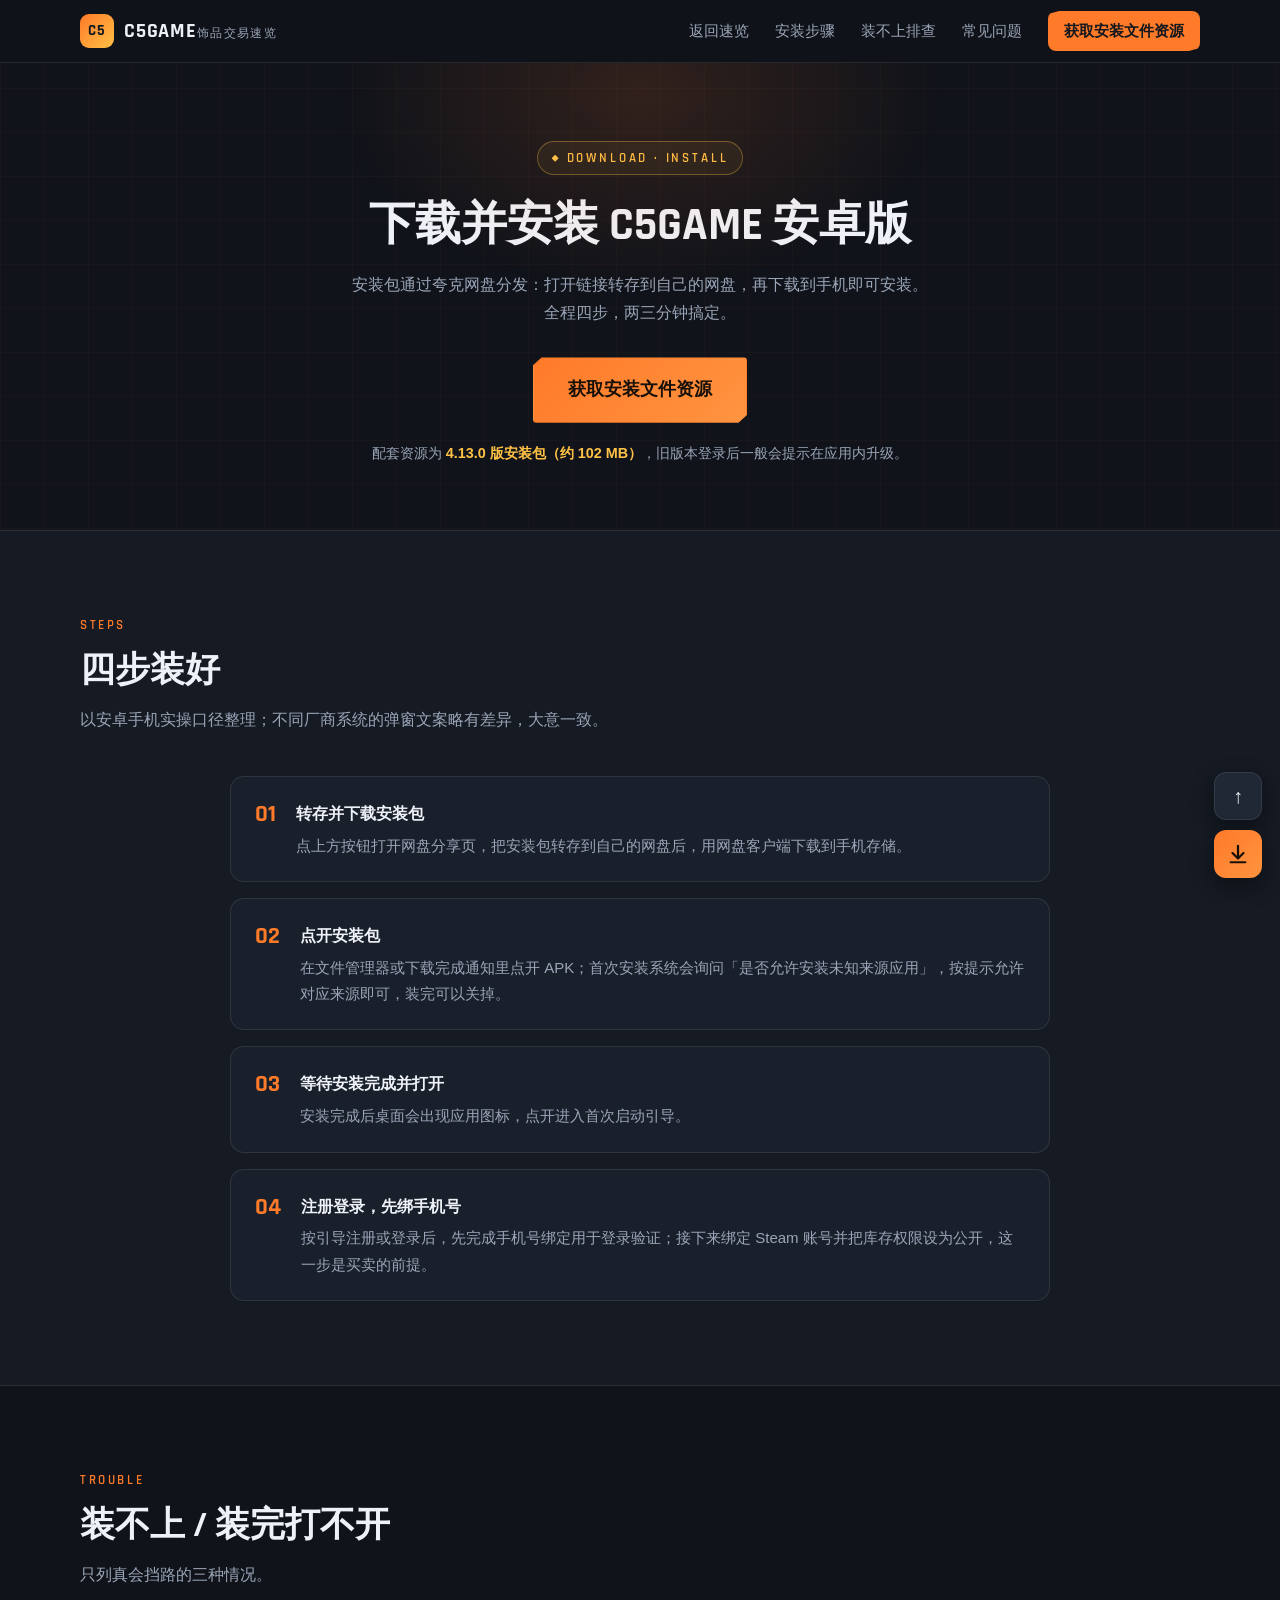
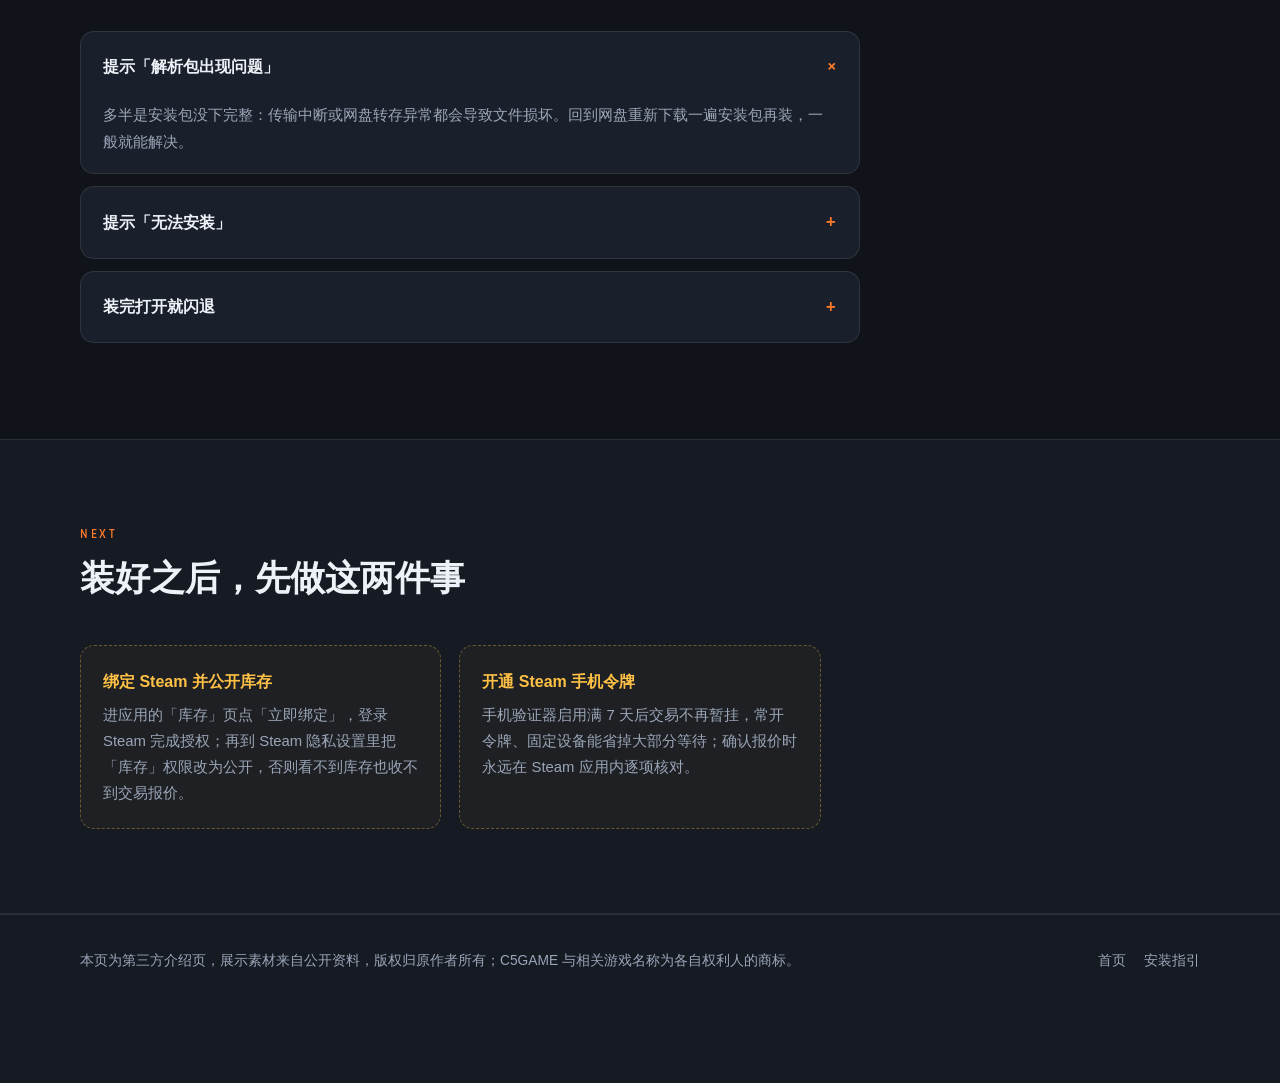
==== download.html @ ba773a1c "update" ====
<!DOCTYPE html>
<html lang="zh-CN">
<head>
<meta charset="UTF-8">
<meta name="viewport" content="width=device-width, initial-scale=1.0">
<title>C5GAME 安卓版下载与安装步骤：从网盘转存到打开 App</title>
<meta name="description" content="C5GAME 安卓端的安装指引：安装包从哪里取、未知来源授权怎么点、首次登录先做什么，装不上或打不开时的三条排查思路，以及装好后的 Steam 绑定提醒。">
<meta name="keywords" content="c5game下载,c5game安装,CS2饰品App安装教程">
<link rel="icon" href="data:image/svg+xml,%3Csvg xmlns='http://www.w3.org/2000/svg' viewBox='0 0 64 64'%3E%3Crect width='64' height='64' rx='14' fill='%23ff7a29'/%3E%3Ctext x='32' y='43' font-family='Arial,sans-serif' font-size='28' font-weight='700' fill='%2314181f' text-anchor='middle'%3EC5%3C/text%3E%3C/svg%3E">
<link rel="preconnect" href="https://fonts.googleapis.com">
<link rel="preconnect" href="https://fonts.gstatic.com" crossorigin>
<link href="https://fonts.googleapis.com/css2?family=Rajdhani:wght@500;600;700&display=swap" rel="stylesheet">
<link rel="stylesheet" href="assets/css/style.css">
</head>
<body>

<header class="topbar">
  <div class="wrap topbar-in">
    <a class="brand" href="index.html">
      <span class="brand-mark">C5</span>
      <span>C5GAME<small>饰品交易速览</small></span>
    </a>
    <button class="nav-toggle" id="navToggle" aria-label="展开导航" aria-expanded="false"><span></span></button>
    <nav class="nav" id="siteNav">
      <a href="index.html">返回速览</a>
      <a href="#steps">安装步骤</a>
      <a href="#trouble">装不上排查</a>
      <a href="#faq">常见问题</a>
      <a class="nav-cta" data-link="download" href="#">获取安装文件资源</a>
    </nav>
  </div>
</header>

<main>

<!-- 首屏下载入口 -->
<section class="dl-hero">
  <div class="wrap">
    <span class="hero-kicker">Download · Install</span>
    <h1>下载并安装 C5GAME 安卓版</h1>
    <p class="lead">安装包通过夸克网盘分发：打开链接转存到自己的网盘，再下载到手机即可安装。全程四步，两三分钟搞定。</p>
    <div class="hero-cta">
      <a class="btn btn-primary btn-lg" data-link="download" href="#">获取安装文件资源</a>
    </div>
    <p class="dl-note">配套资源为 <b>4.13.0 版安装包（约 102 MB）</b>，旧版本登录后一般会提示在应用内升级。</p>
  </div>
</section>

<!-- 安装步骤 -->
<section class="section section-alt" id="steps">
  <div class="wrap">
    <div class="sec-head reveal">
      <div class="sec-kicker">Steps</div>
      <h2>四步装好</h2>
      <p>以安卓手机实操口径整理；不同厂商系统的弹窗文案略有差异，大意一致。</p>
    </div>
    <div class="steps">
      <div class="step reveal">
        <div><b>转存并下载安装包</b><p>点上方按钮打开网盘分享页，把安装包转存到自己的网盘后，用网盘客户端下载到手机存储。</p></div>
      </div>
      <div class="step reveal">
        <div><b>点开安装包</b><p>在文件管理器或下载完成通知里点开 APK；首次安装系统会询问「是否允许安装未知来源应用」，按提示允许对应来源即可，装完可以关掉。</p></div>
      </div>
      <div class="step reveal">
        <div><b>等待安装完成并打开</b><p>安装完成后桌面会出现应用图标，点开进入首次启动引导。</p></div>
      </div>
      <div class="step reveal">
        <div><b>注册登录，先绑手机号</b><p>按引导注册或登录后，先完成手机号绑定用于登录验证；接下来绑定 Steam 账号并把库存权限设为公开，这一步是买卖的前提。</p></div>
      </div>
    </div>
  </div>
</section>

<!-- 装不上排查 -->
<section class="section" id="trouble">
  <div class="wrap">
    <div class="sec-head reveal">
      <div class="sec-kicker">Trouble</div>
      <h2>装不上 / 装完打不开</h2>
      <p>只列真会挡路的三种情况。</p>
    </div>
    <div class="faq">
      <details class="faq-item" open>
        <summary>提示「解析包出现问题」</summary>
        <div class="faq-body">多半是安装包没下完整：传输中断或网盘转存异常都会导致文件损坏。回到网盘重新下载一遍安装包再装，一般就能解决。</div>
      </details>
      <details class="faq-item">
        <summary>提示「无法安装」</summary>
        <div class="faq-body">先看剩余存储空间，清出至少 2 GB 再试；系统版本过旧的设备也可能装不上，只能换设备。另外如果手机里已有别的渠道装的同名应用且签名不同，先卸载旧版再装（卸载前确认没有在途订单）。</div>
      </details>
      <details class="faq-item">
        <summary>装完打开就闪退</summary>
        <div class="faq-body">关掉后台应用释放内存后重试；仍然闪退多半是系统兼容问题，把现象反馈给应用内人工客服（每日 10:00–24:00 在线）处理。</div>
      </details>
    </div>
  </div>
</section>

<!-- 装好之后 -->
<section class="section section-alt" id="faq">
  <div class="wrap">
    <div class="sec-head reveal">
      <div class="sec-kicker">Next</div>
      <h2>装好之后，先做这两件事</h2>
    </div>
    <div class="safety">
      <div class="safety-item reveal"><b>绑定 Steam 并公开库存</b><p>进应用的「库存」页点「立即绑定」，登录 Steam 完成授权；再到 Steam 隐私设置里把「库存」权限改为公开，否则看不到库存也收不到交易报价。</p></div>
      <div class="safety-item reveal"><b>开通 Steam 手机令牌</b><p>手机验证器启用满 7 天后交易不再暂挂，常开令牌、固定设备能省掉大部分等待；确认报价时永远在 Steam 应用内逐项核对。</p></div>
    </div>
  </div>
</section>

</main>

<footer>
  <div class="wrap foot-in">
    <div>本页为第三方介绍页，展示素材来自公开资料，版权归原作者所有；C5GAME 与相关游戏名称为各自权利人的商标。</div>
    <div class="foot-links">
      <a href="index.html">首页</a>
      <a href="download.html">安装指引</a>
    </div>
  </div>
</footer>

<div class="float-btns">
  <button class="fbtn" id="backTop" aria-label="返回顶部">↑</button>
  <a class="fbtn fbtn-dl" data-link="download" href="#" aria-label="获取安装文件资源" title="获取安装文件资源">
    <svg viewBox="0 0 24 24" fill="none" stroke="currentColor" stroke-width="2.4" stroke-linecap="round" stroke-linejoin="round"><path d="M12 3v12"/><path d="M6 11l6 6 6-6"/><path d="M4 21h16"/></svg>
  </a>
</div>

<script src="assets/js/links.js"></script>
<script src="assets/js/main.js"></script>
</body>
</html>
---- assets/css/style.css ----
/* =========================================================
   C5GAME 速览站 · 深色电竞集市风（石墨底 × 信号橙）
   ========================================================= */
:root {
  --bg: #10131a;
  --bg-soft: #151a23;
  --panel: #1a202b;
  --panel-2: #202836;
  --line: rgba(255, 255, 255, 0.09);
  --accent: #ff7a29;
  --accent-2: #ffc145;
  --accent-dim: rgba(255, 122, 41, 0.14);
  --text: #eef1f7;
  --muted: #9aa5b7;
  --radius: 14px;
  --font-display: "Rajdhani", "PingFang SC", "Microsoft YaHei", "Noto Sans SC", sans-serif;
  --font-body: "PingFang SC", "Microsoft YaHei", "Noto Sans SC", "Helvetica Neue", Arial, sans-serif;
}

* { margin: 0; padding: 0; box-sizing: border-box; }

html { scroll-behavior: smooth; }
@media (prefers-reduced-motion: reduce) {
  html { scroll-behavior: auto; }
  .reveal { transition: none !important; opacity: 1 !important; transform: none !important; }
}

body {
  background: var(--bg);
  color: var(--text);
  font-family: var(--font-body);
  line-height: 1.75;
  overflow-x: hidden;
}

/* 全局战术网格底纹 */
body::before {
  content: "";
  position: fixed;
  inset: 0;
  background:
    linear-gradient(rgba(255, 122, 41, 0.035) 1px, transparent 1px),
    linear-gradient(90deg, rgba(255, 122, 41, 0.035) 1px, transparent 1px);
  background-size: 44px 44px;
  pointer-events: none;
  z-index: 0;
}

main { position: relative; z-index: 1; }

img { max-width: 100%; display: block; }
a { color: var(--accent-2); text-decoration: none; }

.wrap { width: min(1120px, 92%); margin: 0 auto; }

/* ---------- 顶栏 ---------- */
.topbar {
  position: sticky;
  top: 0;
  z-index: 50;
  background: rgba(16, 19, 26, 0.88);
  backdrop-filter: blur(10px);
  border-bottom: 1px solid var(--line);
}
.topbar-in {
  display: flex;
  align-items: center;
  justify-content: space-between;
  height: 62px;
}
.brand {
  display: flex;
  align-items: center;
  gap: 10px;
  font-family: var(--font-display);
  font-weight: 700;
  font-size: 1.25rem;
  letter-spacing: 0.04em;
  color: var(--text);
}
.brand-mark {
  width: 34px;
  height: 34px;
  border-radius: 9px;
  background: linear-gradient(135deg, var(--accent), var(--accent-2));
  color: #14181f;
  display: grid;
  place-items: center;
  font-size: 0.95rem;
  font-weight: 700;
  clip-path: polygon(12% 0, 100% 0, 100% 88%, 88% 100%, 0 100%, 0 12%);
}
.brand small { color: var(--muted); font-size: 0.72rem; font-weight: 500; letter-spacing: 0.12em; }

.nav { display: flex; align-items: center; gap: 26px; }
.nav a { color: var(--muted); font-size: 0.95rem; transition: color 0.2s; }
.nav a:hover { color: var(--accent-2); }
.nav a.nav-cta {
  color: #14181f;
  background: var(--accent);
  padding: 7px 16px;
  border-radius: 8px;
  font-weight: 600;
  clip-path: polygon(8% 0, 100% 0, 100% 92%, 92% 100%, 0 100%, 0 8%);
}

.nav-toggle {
  display: none;
  width: 42px;
  height: 42px;
  border: 1px solid var(--line);
  border-radius: 10px;
  background: var(--panel);
  cursor: pointer;
  position: relative;
}
.nav-toggle span,
.nav-toggle span::before,
.nav-toggle span::after {
  content: "";
  position: absolute;
  left: 10px;
  right: 10px;
  height: 2px;
  background: var(--text);
  border-radius: 2px;
  transition: transform 0.25s, opacity 0.25s, top 0.25s;
}
.nav-toggle span { top: 20px; }
.nav-toggle span::before { top: -7px; left: 0; right: 0; }
.nav-toggle span::after { top: 7px; left: 0; right: 0; }
.nav-toggle.open span { background: transparent; }
.nav-toggle.open span::before { transform: translateY(7px) rotate(45deg); }
.nav-toggle.open span::after { transform: translateY(-7px) rotate(-45deg); }

/* ---------- 英雄区 ---------- */
.hero { padding: 76px 0 110px; position: relative; overflow: hidden; }
.hero::after {
  content: "";
  position: absolute;
  right: -140px;
  top: -80px;
  width: 480px;
  height: 480px;
  background: radial-gradient(circle, rgba(255, 122, 41, 0.16), transparent 65%);
  pointer-events: none;
}
.hero-kicker {
  display: inline-flex;
  align-items: center;
  gap: 8px;
  font-family: var(--font-display);
  font-weight: 600;
  letter-spacing: 0.22em;
  font-size: 0.8rem;
  color: var(--accent-2);
  text-transform: uppercase;
  border: 1px solid rgba(255, 193, 69, 0.35);
  padding: 5px 14px;
  border-radius: 999px;
  margin-bottom: 22px;
  background: rgba(255, 193, 69, 0.06);
}
.hero-kicker::before {
  content: "";
  width: 7px; height: 7px;
  background: var(--accent-2);
  clip-path: polygon(50% 0, 100% 50%, 50% 100%, 0 50%);
}
.hero h1 {
  font-family: var(--font-display);
  font-size: clamp(2rem, 4.6vw, 3.4rem);
  font-weight: 700;
  line-height: 1.22;
  letter-spacing: 0.01em;
  max-width: 21em;
}
.hero h1 em {
  font-style: normal;
  color: var(--accent);
  position: relative;
}
.hero p.lead {
  margin-top: 18px;
  max-width: 34em;
  color: var(--muted);
  font-size: 1.06rem;
}
.hero-cta { margin-top: 30px; display: flex; flex-wrap: wrap; gap: 14px; }

.btn {
  display: inline-flex;
  align-items: center;
  gap: 9px;
  font-weight: 600;
  font-size: 1rem;
  padding: 13px 26px;
  border-radius: 10px;
  cursor: pointer;
  border: 1px solid transparent;
  transition: transform 0.15s, box-shadow 0.15s, background 0.15s;
}
.btn:active { transform: translateY(1px); }
.btn-primary {
  background: linear-gradient(135deg, var(--accent), #ff9440);
  color: #161009;
  box-shadow: 0 8px 26px rgba(255, 122, 41, 0.32);
  clip-path: polygon(4% 0, 100% 0, 100% 88%, 96% 100%, 0 100%, 0 12%);
  border-radius: 4px;
}
.btn-primary:hover { box-shadow: 0 10px 32px rgba(255, 122, 41, 0.45); }
.btn-ghost {
  border-color: var(--line);
  color: var(--text);
  background: var(--panel);
}
.btn-ghost:hover { border-color: rgba(255, 193, 69, 0.4); color: var(--accent-2); }
.btn-lg { font-size: 1.12rem; padding: 16px 34px; }

.hero-stats {
  margin-top: 46px;
  display: grid;
  grid-template-columns: repeat(4, 1fr);
  gap: 1px;
  background: var(--line);
  border: 1px solid var(--line);
  border-radius: var(--radius);
  overflow: hidden;
}
.stat {
  background: var(--bg-soft);
  padding: 18px 20px;
}
.stat b {
  display: block;
  font-family: var(--font-display);
  font-size: 1.7rem;
  font-weight: 700;
  color: var(--accent-2);
  line-height: 1.2;
}
.stat span { font-size: 0.85rem; color: var(--muted); }

/* ---------- 分节 ---------- */
.section { padding: 84px 0; }
.section-alt { background: var(--bg-soft); border-top: 1px solid var(--line); border-bottom: 1px solid var(--line); }
.sec-head { margin-bottom: 42px; max-width: 46em; }
.sec-kicker {
  font-family: var(--font-display);
  font-weight: 600;
  letter-spacing: 0.2em;
  text-transform: uppercase;
  color: var(--accent);
  font-size: 0.82rem;
  margin-bottom: 10px;
}
.sec-head h2 {
  font-family: var(--font-display);
  font-size: clamp(1.5rem, 3vw, 2.2rem);
  font-weight: 700;
  line-height: 1.3;
}
.sec-head p { margin-top: 12px; color: var(--muted); }

/* 渐显 */
.reveal { opacity: 0; transform: translateY(22px); transition: opacity 0.6s ease, transform 0.6s ease; }
.reveal.in { opacity: 1; transform: none; }

/* ---------- 截图墙 ---------- */
.shots {
  display: grid;
  grid-template-columns: repeat(5, 1fr);
  gap: 20px;
  align-items: end;
}
.shot { text-align: center; }
.shot:nth-child(even) { transform: translateY(18px); }
.shot-frame {
  border-radius: 22px;
  border: 1px solid var(--line);
  background: linear-gradient(180deg, var(--panel-2), var(--panel));
  padding: 8px;
  box-shadow: 0 18px 40px rgba(0, 0, 0, 0.45);
  overflow: hidden;
}
.shot-frame img { border-radius: 15px; width: 100%; }
.shot figcaption { margin-top: 12px; font-size: 0.88rem; color: var(--muted); }
.shot figcaption b { color: var(--text); font-weight: 600; display: block; font-size: 0.95rem; }

/* ---------- 功能卡片 ---------- */
.grid-3 { display: grid; grid-template-columns: repeat(3, 1fr); gap: 18px; }
.card {
  background: var(--panel);
  border: 1px solid var(--line);
  border-radius: var(--radius);
  padding: 26px 24px;
  position: relative;
  overflow: hidden;
  transition: border-color 0.2s, transform 0.2s;
}
.card:hover { border-color: rgba(255, 122, 41, 0.45); transform: translateY(-3px); }
.card::before {
  content: "";
  position: absolute;
  top: 0; left: 0;
  width: 46px; height: 3px;
  background: linear-gradient(90deg, var(--accent), transparent);
}
.card-ico {
  width: 46px; height: 46px;
  display: grid; place-items: center;
  border-radius: 12px;
  background: var(--accent-dim);
  border: 1px solid rgba(255, 122, 41, 0.3);
  margin-bottom: 16px;
}
.card h3 { font-size: 1.08rem; font-weight: 700; margin-bottom: 8px; }
.card p { color: var(--muted); font-size: 0.94rem; }

/* ---------- 成交方式表 ---------- */
.ways {
  border: 1px solid var(--line);
  border-radius: var(--radius);
  overflow: hidden;
}
.ways table { width: 100%; border-collapse: collapse; font-size: 0.95rem; }
.ways th, .ways td { padding: 15px 18px; text-align: left; border-bottom: 1px solid var(--line); vertical-align: top; }
.ways thead th {
  background: var(--panel-2);
  font-family: var(--font-display);
  letter-spacing: 0.06em;
  font-size: 0.9rem;
  color: var(--accent-2);
}
.ways tbody tr:last-child td { border-bottom: none; }
.ways tbody tr:hover td { background: rgba(255, 122, 41, 0.04); }
.ways td:first-child { font-weight: 700; color: var(--text); white-space: nowrap; }
.ways td { color: var(--muted); }

/* ---------- 安全清单 ---------- */
.safety { display: grid; grid-template-columns: repeat(3, 1fr); gap: 18px; }
.safety-item {
  border: 1px dashed rgba(255, 193, 69, 0.35);
  border-radius: var(--radius);
  padding: 22px;
  background: rgba(255, 193, 69, 0.04);
}
.safety-item b { display: block; margin-bottom: 6px; color: var(--accent-2); }
.safety-item p { color: var(--muted); font-size: 0.93rem; }

/* ---------- FAQ ---------- */
.faq { max-width: 780px; }
.faq-item {
  border: 1px solid var(--line);
  border-radius: var(--radius);
  background: var(--panel);
  margin-bottom: 12px;
  overflow: hidden;
}
.faq-item summary {
  cursor: pointer;
  list-style: none;
  padding: 17px 22px;
  font-weight: 600;
  display: flex;
  justify-content: space-between;
  align-items: center;
  gap: 12px;
}
.faq-item summary::-webkit-details-marker { display: none; }
.faq-item summary::after {
  content: "+";
  font-family: var(--font-display);
  font-size: 1.3rem;
  color: var(--accent);
  transition: transform 0.2s;
  flex: none;
}
.faq-item[open] summary::after { transform: rotate(45deg); }
.faq-item .faq-body { padding: 0 22px 18px; color: var(--muted); font-size: 0.95rem; }

/* ---------- 下载页步骤 ---------- */
.dl-hero { padding: 78px 0 64px; text-align: center; position: relative; overflow: hidden; }
.dl-hero::before {
  content: "";
  position: absolute;
  left: 50%;
  top: -180px;
  transform: translateX(-50%);
  width: 640px; height: 420px;
  background: radial-gradient(ellipse, rgba(255, 122, 41, 0.14), transparent 68%);
  pointer-events: none;
}
.dl-hero h1 {
  font-family: var(--font-display);
  font-size: clamp(1.9rem, 4vw, 2.9rem);
  font-weight: 700;
  line-height: 1.25;
}
.dl-hero .lead { margin: 16px auto 0; color: var(--muted); max-width: 36em; }
.dl-hero .hero-cta { justify-content: center; }
.dl-note {
  margin-top: 18px;
  font-size: 0.9rem;
  color: var(--muted);
}
.dl-note b { color: var(--accent-2); font-weight: 600; }

.steps {
  counter-reset: step;
  max-width: 820px;
  margin: 0 auto;
  display: grid;
  gap: 16px;
}
.step {
  display: flex;
  gap: 20px;
  background: var(--panel);
  border: 1px solid var(--line);
  border-radius: var(--radius);
  padding: 22px 24px;
  counter-increment: step;
}
.step::before {
  content: "0" counter(step);
  font-family: var(--font-display);
  font-weight: 700;
  font-size: 1.5rem;
  color: var(--accent);
  line-height: 1;
  flex: none;
  padding-top: 3px;
}
.step b { display: block; margin-bottom: 5px; font-size: 1.03rem; }
.step p { color: var(--muted); font-size: 0.94rem; }

/* ---------- 页脚 ---------- */
footer {
  border-top: 1px solid var(--line);
  background: var(--bg-soft);
  padding: 34px 0 110px;
  position: relative;
  z-index: 1;
}
.foot-in { display: flex; flex-wrap: wrap; justify-content: space-between; gap: 14px; color: var(--muted); font-size: 0.86rem; }
.foot-links { display: flex; gap: 18px; }
.foot-links a { color: var(--muted); }
.foot-links a:hover { color: var(--accent-2); }

/* ---------- 浮动按钮 ---------- */
.float-btns {
  position: fixed;
  right: 18px;
  bottom: 22px;
  display: flex;
  flex-direction: column;
  gap: 10px;
  z-index: 60;
}
.fbtn {
  width: 48px;
  height: 48px;
  border-radius: 12px;
  display: grid;
  place-items: center;
  font-size: 1.25rem;
  border: 1px solid var(--line);
  background: var(--panel-2);
  color: var(--text);
  cursor: pointer;
  opacity: 0;
  pointer-events: none;
  transform: translateY(8px);
  transition: opacity 0.25s, transform 0.25s;
  box-shadow: 0 8px 22px rgba(0, 0, 0, 0.4);
}
.fbtn.show { opacity: 1; pointer-events: auto; transform: none; }
.fbtn:hover { border-color: rgba(255, 193, 69, 0.5); }
.fbtn-dl {
  background: linear-gradient(135deg, var(--accent), #ff9440);
  color: #161009;
  border: none;
  opacity: 1;
  pointer-events: auto;
  transform: none;
  font-weight: 700;
}
.fbtn-dl svg { width: 22px; height: 22px; }

/* ---------- 响应式 ---------- */
@media (max-width: 960px) {
  .shots { grid-template-columns: repeat(3, 1fr); }
  .shot:nth-child(4), .shot:nth-child(5) { display: none; }
  .shot:nth-child(even) { transform: none; }
  .grid-3 { grid-template-columns: repeat(2, 1fr); }
  .safety { grid-template-columns: 1fr; }
}

@media (max-width: 720px) {
  .nav-toggle { display: block; }
  .nav {
    display: none;
    position: absolute;
    top: 62px;
    left: 0;
    right: 0;
    flex-direction: column;
    align-items: stretch;
    gap: 0;
    background: var(--bg-soft);
    border-bottom: 1px solid var(--line);
    padding: 8px 4%;
  }
  .nav.open { display: flex; }
  .nav a { padding: 14px 6px; border-bottom: 1px solid var(--line); font-size: 1rem; }
  .nav a:last-child { border-bottom: none; }
  .nav a.nav-cta { margin: 10px 0 14px; text-align: center; }

  .hero { padding: 54px 0 84px; }
  .hero-stats { grid-template-columns: repeat(2, 1fr); }
  .section { padding: 60px 0; }
  .shots { grid-template-columns: repeat(2, 1fr); gap: 14px; }
  .shot:nth-child(5) { display: none; }
  .grid-3 { grid-template-columns: 1fr; }
  .ways { overflow-x: auto; }
  .float-btns { right: 14px; bottom: 16px; }
}

@media (max-width: 400px) {
  .hero-stats b { font-size: 1.4rem; }
  .btn { width: 100%; justify-content: center; }
  .hero-cta { flex-direction: column; }
  .dl-hero .hero-cta { flex-direction: column; align-items: stretch; }
}
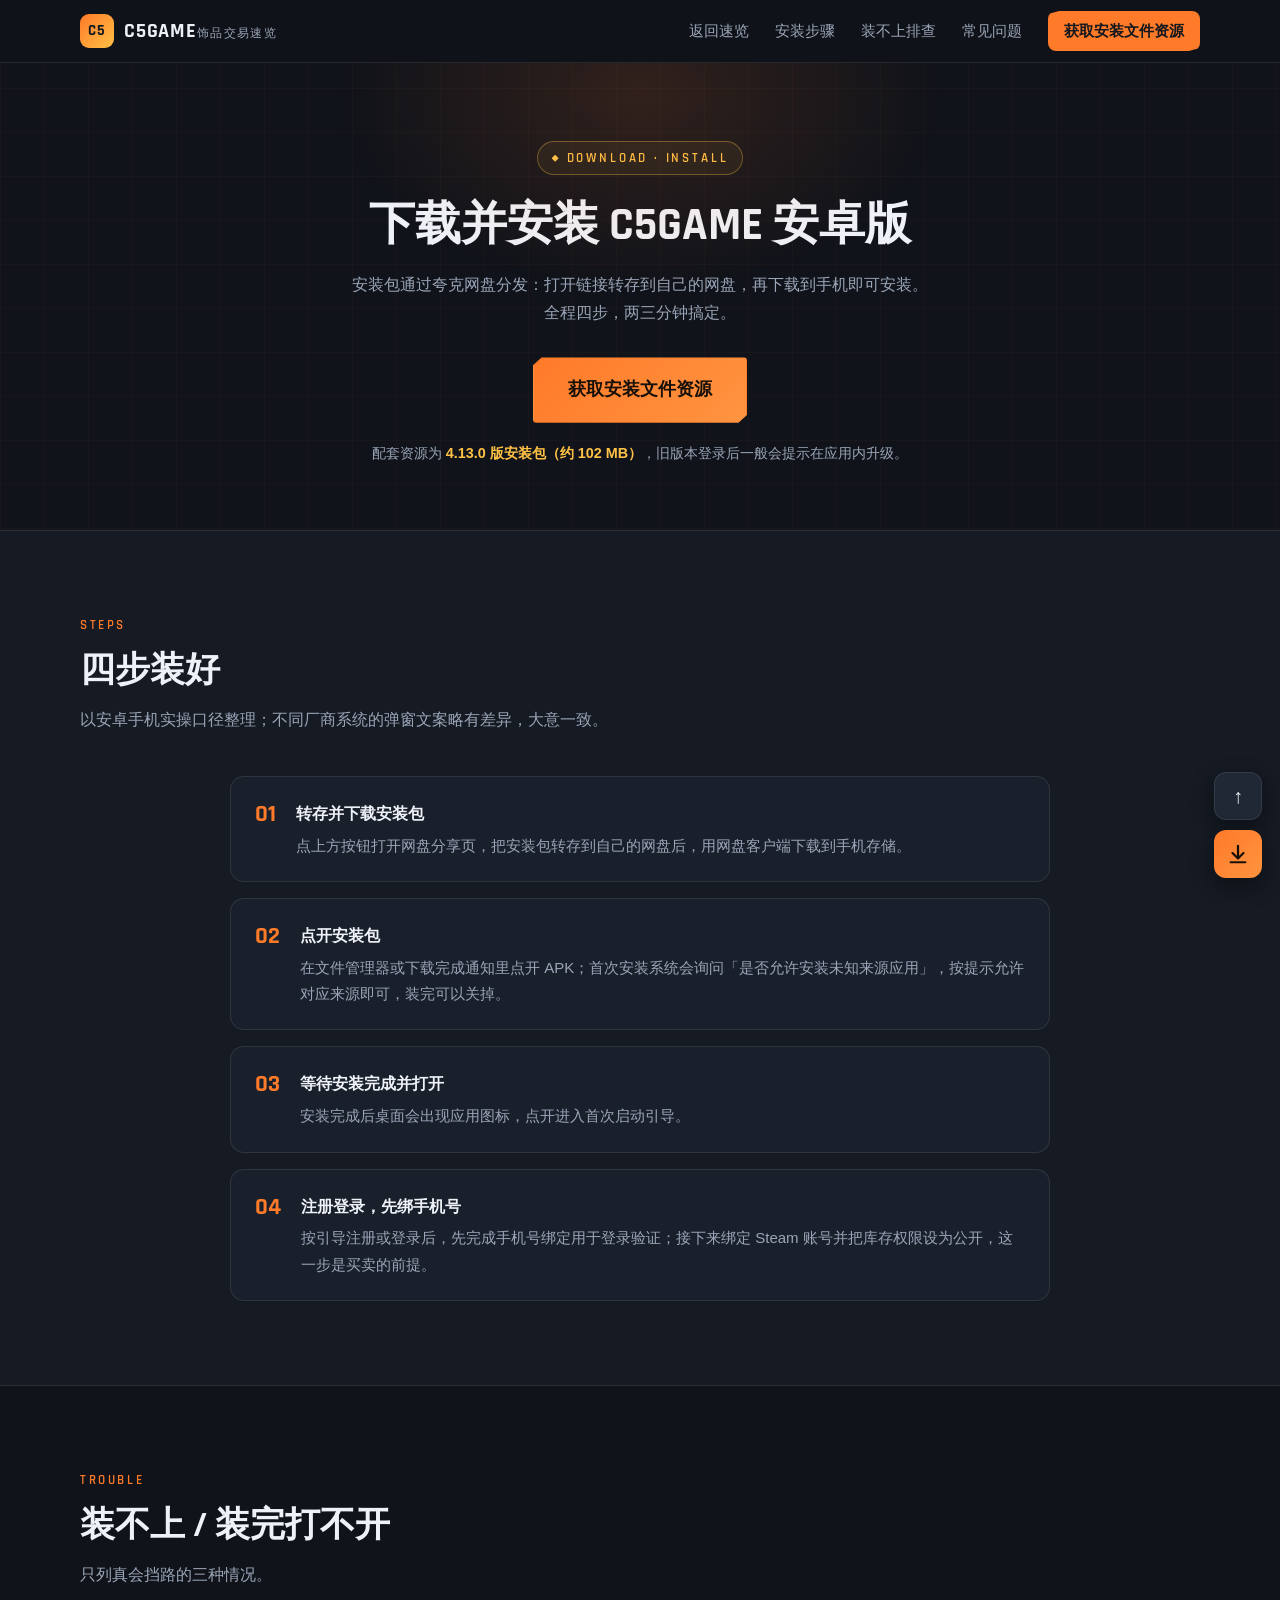
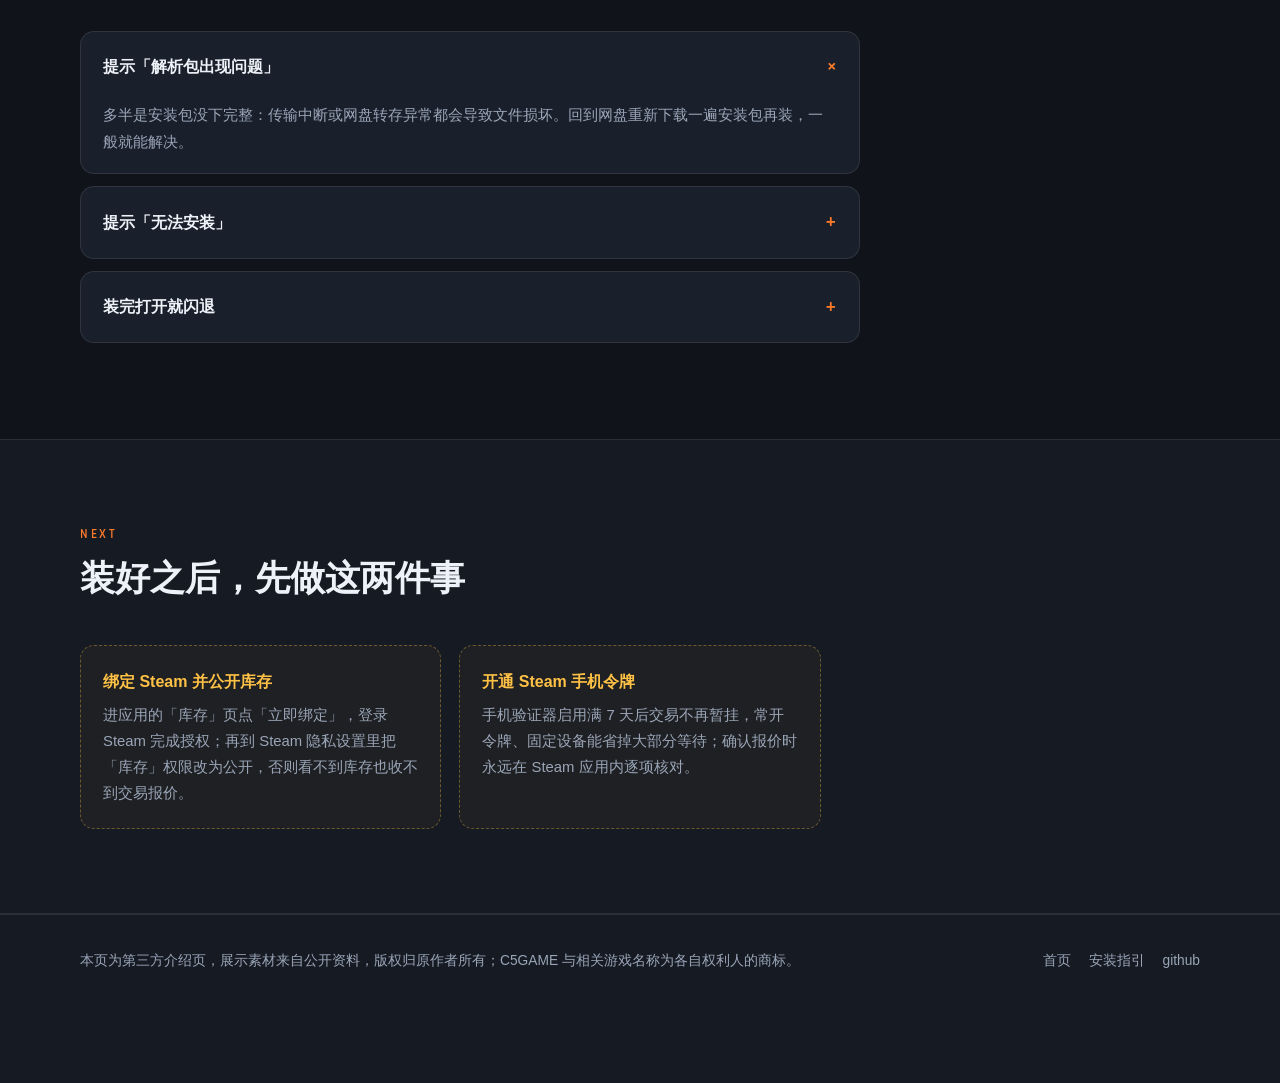
==== commit 8af39292: "update" ====
--- a/download.html
+++ b/download.html
@@ -118,6 +118,7 @@
     <div class="foot-links">
       <a href="index.html">首页</a>
       <a href="download.html">安装指引</a>
+      <a href="https://github.com/alipymanbu/c5game.gltd.quest" target="_blank" rel="noopener">github</a>
     </div>
   </div>
 </footer>
